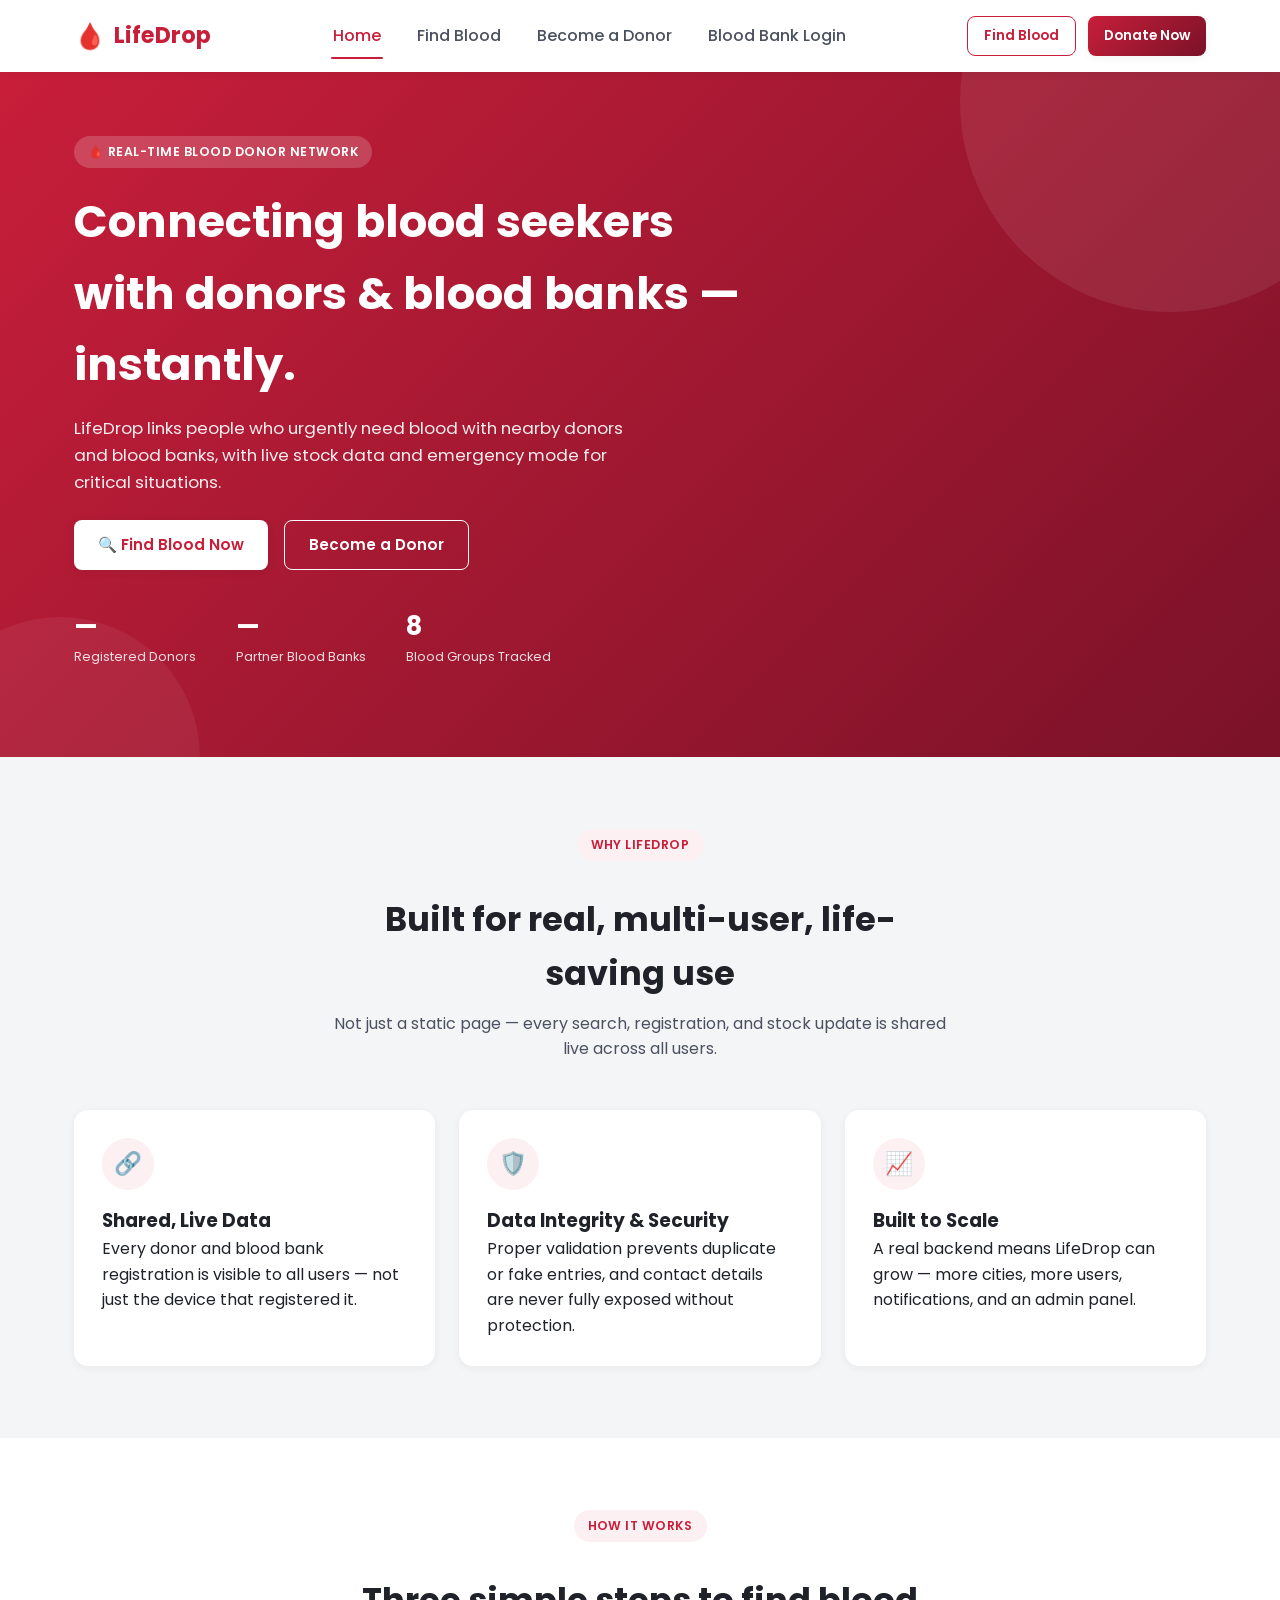
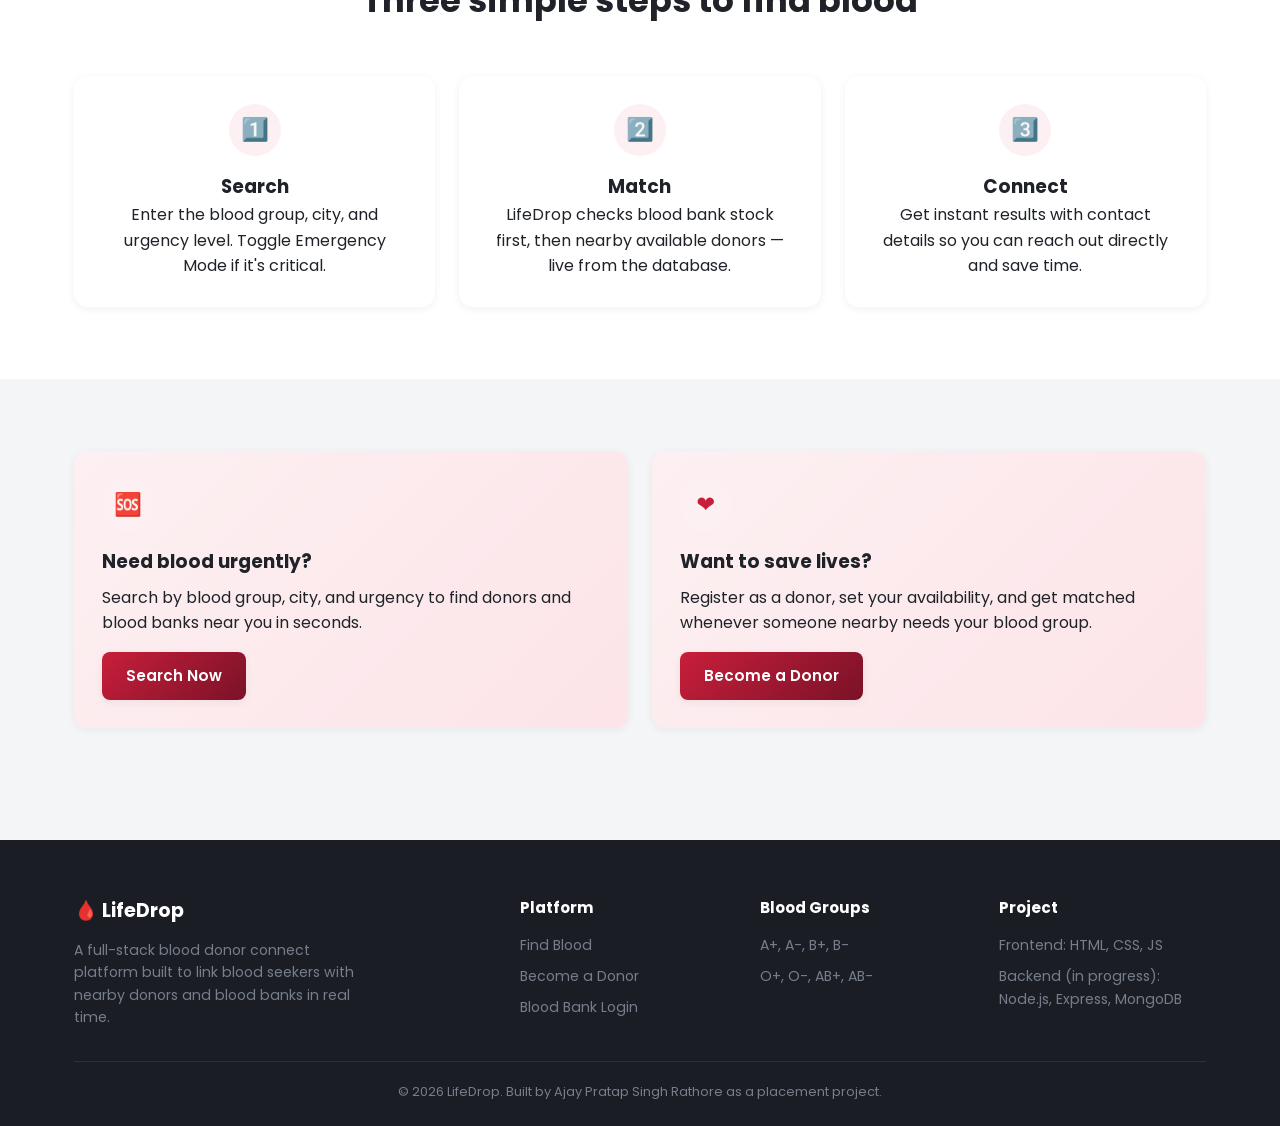
==== index.html @ ba049930 "ye mera phla commit hai" ====
<!DOCTYPE html>
<html lang="en">
<head>
<meta charset="UTF-8" />
<meta name="viewport" content="width=device-width, initial-scale=1.0" />
<title>LifeDrop — Blood Donor Connect Platform</title>
<link rel="preconnect" href="https://fonts.googleapis.com">
<link href="https://fonts.googleapis.com/css2?family=Poppins:wght@400;500;600;700&display=swap" rel="stylesheet">
<link rel="stylesheet" href="style.css" />
</head>
<body>

<nav class="navbar">
  <div class="container">
    <a href="index.html" class="logo"><span class="drop">🩸</span> LifeDrop</a>
    <div class="nav-links">
      <a href="index.html" class="active">Home</a>
      <a href="search-results.html">Find Blood</a>
      <a href="donor.html">Become a Donor</a>
      <a href="bloodbank.html">Blood Bank Login</a>
    </div>
    <div class="nav-cta">
      <a href="search-results.html" class="btn btn-outline btn-sm">Find Blood</a>
      <a href="donor.html" class="btn btn-primary btn-sm">Donate Now</a>
    </div>
    <button class="nav-toggle" aria-label="Menu"><span></span><span></span><span></span></button>
  </div>
  <div class="mobile-menu">
    <a href="index.html">Home</a>
    <a href="search-results.html">Find Blood</a>
    <a href="donor.html">Become a Donor</a>
    <a href="bloodbank.html">Blood Bank Login</a>
    <a href="search-results.html" class="btn btn-primary btn-block">Find Blood Now</a>
  </div>
</nav>

<header class="page-hero">
  <div class="container">
    <span class="eyebrow">🩸 Real-time Blood Donor Network</span>
    <h1>Connecting blood seekers with donors &amp; blood banks — instantly.</h1>
    <p>LifeDrop links people who urgently need blood with nearby donors and blood banks, with live stock data and emergency mode for critical situations.</p>
    <div class="flex gap-2 mt-3" style="flex-wrap:wrap;">
      <a href="search-results.html" class="btn btn-light">🔍 Find Blood Now</a>
      <a href="donor.html" class="btn btn-outline" style="border-color:#fff; color:#fff;">Become a Donor</a>
    </div>
    <div class="hero-stats">
      <div><div class="stat-num" id="stat-donors">—</div><div class="stat-label">Registered Donors</div></div>
      <div><div class="stat-num" id="stat-banks">—</div><div class="stat-label">Partner Blood Banks</div></div>
      <div><div class="stat-num">8</div><div class="stat-label">Blood Groups Tracked</div></div>
    </div>
  </div>
</header>

<section class="section">
  <div class="container">
    <div class="section-head">
      <span class="eyebrow">Why LifeDrop</span>
      <h2>Built for real, multi-user, life-saving use</h2>
      <p>Not just a static page — every search, registration, and stock update is shared live across all users.</p>
    </div>
    <div class="grid-3">
      <div class="card">
        <div class="icon-circle">🔗</div>
        <h3>Shared, Live Data</h3>
        <p>Every donor and blood bank registration is visible to all users — not just the device that registered it.</p>
      </div>
      <div class="card">
        <div class="icon-circle">🛡️</div>
        <h3>Data Integrity &amp; Security</h3>
        <p>Proper validation prevents duplicate or fake entries, and contact details are never fully exposed without protection.</p>
      </div>
      <div class="card">
        <div class="icon-circle">📈</div>
        <h3>Built to Scale</h3>
        <p>A real backend means LifeDrop can grow — more cities, more users, notifications, and an admin panel.</p>
      </div>
    </div>
  </div>
</section>

<section class="section section-alt">
  <div class="container">
    <div class="section-head">
      <span class="eyebrow">How It Works</span>
      <h2>Three simple steps to find blood</h2>
    </div>
    <div class="grid-3">
      <div class="card text-center">
        <div class="icon-circle" style="margin:0 auto 16px;">1️⃣</div>
        <h3>Search</h3>
        <p>Enter the blood group, city, and urgency level. Toggle Emergency Mode if it's critical.</p>
      </div>
      <div class="card text-center">
        <div class="icon-circle" style="margin:0 auto 16px;">2️⃣</div>
        <h3>Match</h3>
        <p>LifeDrop checks blood bank stock first, then nearby available donors — live from the database.</p>
      </div>
      <div class="card text-center">
        <div class="icon-circle" style="margin:0 auto 16px;">3️⃣</div>
        <h3>Connect</h3>
        <p>Get instant results with contact details so you can reach out directly and save time.</p>
      </div>
    </div>
  </div>
</section>

<section class="section">
  <div class="container">
    <div class="grid-2">
      <div class="card" style="background: var(--gradient-soft);">
        <div class="icon-circle">🆘</div>
        <h3>Need blood urgently?</h3>
        <p class="mt-1 mb-2">Search by blood group, city, and urgency to find donors and blood banks near you in seconds.</p>
        <a href="search-results.html" class="btn btn-primary">Search Now</a>
      </div>
      <div class="card" style="background: var(--gradient-soft);">
        <div class="icon-circle">❤️</div>
        <h3>Want to save lives?</h3>
        <p class="mt-1 mb-2">Register as a donor, set your availability, and get matched whenever someone nearby needs your blood group.</p>
        <a href="donor.html" class="btn btn-primary">Become a Donor</a>
      </div>
    </div>
  </div>
</section>

<footer>
  <div class="container">
    <div class="footer-grid">
      <div>
        <div class="footer-logo">🩸 LifeDrop</div>
        <p class="footer-about">A full-stack blood donor connect platform built to link blood seekers with nearby donors and blood banks in real time.</p>
      </div>
      <div>
        <h4>Platform</h4>
        <ul>
          <li><a href="search-results.html">Find Blood</a></li>
          <li><a href="donor.html">Become a Donor</a></li>
          <li><a href="bloodbank.html">Blood Bank Login</a></li>
        </ul>
      </div>
      <div>
        <h4>Blood Groups</h4>
        <ul><li>A+, A-, B+, B-</li><li>O+, O-, AB+, AB-</li></ul>
      </div>
      <div>
        <h4>Project</h4>
        <ul>
          <li>Frontend: HTML, CSS, JS</li>
          <li>Backend (in progress): Node.js, Express, MongoDB</li>
        </ul>
      </div>
    </div>
    <div class="footer-bottom">&copy; 2026 LifeDrop. Built by Ajay Pratap Singh Rathore as a placement project.</div>
  </div>
</footer>

<script src="js/data.js"></script>
<script src="js/main.js"></script>
<script>
  document.getElementById("stat-donors").textContent = getDonors().length + "+";
  document.getElementById("stat-banks").textContent = getBloodBanks().length + "+";
</script>
</body>
</html>
---- style.css ----
/* ===========================================================
   LifeDrop — style.css
   Global design system: colors, layout, components, responsive
   =========================================================== */

:root {
  --red-600: #c81e3a;
  --red-700: #a3162e;
  --red-50: #fdf0f2;
  --dark: #1a1d23;
  --gray-900: #1f2329;
  --gray-700: #4b5160;
  --gray-500: #767e8c;
  --gray-300: #d6dae0;
  --gray-100: #f3f5f7;
  --white: #ffffff;
  --green-600: #1f9d55;
  --amber-600: #c97f0a;

  --radius-sm: 8px;
  --radius-md: 14px;
  --radius-lg: 22px;

  --shadow-sm: 0 2px 8px rgba(26, 29, 35, 0.06);
  --shadow-md: 0 8px 24px rgba(26, 29, 35, 0.10);
  --shadow-lg: 0 20px 48px rgba(26, 29, 35, 0.16);

  --gradient-primary: linear-gradient(135deg, #c81e3a 0%, #7a1228 100%);
  --gradient-soft: linear-gradient(135deg, #fdf0f2 0%, #fce4e8 100%);

  --font-main: 'Poppins', 'Segoe UI', system-ui, -apple-system, sans-serif;
}

* { margin: 0; padding: 0; box-sizing: border-box; }
html { scroll-behavior: smooth; }
body {
  font-family: var(--font-main);
  color: var(--gray-900);
  background: var(--gray-100);
  line-height: 1.6;
  min-height: 100vh;
}
img { max-width: 100%; display: block; }
a { text-decoration: none; color: inherit; }
ul { list-style: none; }
button { font-family: inherit; cursor: pointer; border: none; }

.container { width: 100%; max-width: 1180px; margin: 0 auto; padding: 0 24px; }

/* ===== Navbar ===== */
.navbar { position: sticky; top: 0; z-index: 100; background: var(--white); box-shadow: var(--shadow-sm); }
.navbar .container { display: flex; align-items: center; justify-content: space-between; height: 72px; }
.logo { display: flex; align-items: center; gap: 8px; font-size: 1.4rem; font-weight: 700; color: var(--red-600); }
.logo span.drop { font-size: 1.6rem; }
.nav-links { display: flex; align-items: center; gap: 32px; }
.nav-links a { font-weight: 500; color: var(--gray-700); position: relative; padding: 6px 2px; transition: color 0.25s ease; }
.nav-links a:hover, .nav-links a.active { color: var(--red-600); }
.nav-links a.active::after {
  content: ''; position: absolute; bottom: -4px; left: 0; right: 0; height: 2px;
  background: var(--red-600); border-radius: 2px;
}
.nav-cta { display: flex; gap: 12px; }
.nav-toggle { display: none; flex-direction: column; gap: 5px; background: none; padding: 6px; }
.nav-toggle span { width: 24px; height: 2px; background: var(--gray-900); border-radius: 2px; }
.mobile-menu { display: none; flex-direction: column; background: var(--white); padding: 8px 24px 18px; box-shadow: var(--shadow-sm); }
.mobile-menu.open { display: flex; }
.mobile-menu a { padding: 12px 0; border-bottom: 1px solid var(--gray-100); font-weight: 500; color: var(--gray-700); }
.mobile-menu .btn { margin-top: 12px; }

/* ===== Buttons ===== */
.btn {
  display: inline-flex; align-items: center; justify-content: center; gap: 8px;
  padding: 12px 24px; border-radius: var(--radius-sm); font-weight: 600; font-size: 0.95rem;
  transition: transform 0.2s ease, box-shadow 0.2s ease, background 0.2s ease; white-space: nowrap;
}
.btn-primary { background: var(--gradient-primary); color: var(--white); box-shadow: var(--shadow-sm); }
.btn-primary:hover { transform: translateY(-2px); box-shadow: var(--shadow-md); }
.btn-outline { background: transparent; color: var(--red-600); border: 1.5px solid var(--red-600); }
.btn-outline:hover { background: var(--red-50); }
.btn-light { background: var(--white); color: var(--red-600); box-shadow: var(--shadow-sm); }
.btn-light:hover { transform: translateY(-2px); box-shadow: var(--shadow-md); }
.btn-block { width: 100%; }
.btn-sm { padding: 8px 16px; font-size: 0.85rem; }
.btn:disabled { opacity: 0.55; cursor: not-allowed; transform: none !important; }

/* ===== Hero ===== */
.page-hero { background: var(--gradient-primary); color: var(--white); padding: 64px 0 90px; position: relative; overflow: hidden; }
.page-hero::before {
  content: ''; position: absolute; width: 420px; height: 420px; background: rgba(255,255,255,0.08);
  border-radius: 50%; top: -180px; right: -100px;
}
.page-hero::after {
  content: ''; position: absolute; width: 280px; height: 280px; background: rgba(255,255,255,0.06);
  border-radius: 50%; bottom: -140px; left: -80px;
}
.page-hero .container { position: relative; z-index: 1; }
.eyebrow {
  display: inline-block; background: rgba(255,255,255,0.18); padding: 6px 14px; border-radius: 999px;
  font-size: 0.78rem; font-weight: 600; letter-spacing: 0.04em; text-transform: uppercase; margin-bottom: 18px;
}
.page-hero h1 { font-size: clamp(1.9rem, 4vw, 2.8rem); font-weight: 700; max-width: 680px; margin-bottom: 14px; }
.page-hero p { max-width: 560px; opacity: 0.92; font-size: 1.05rem; }
.hero-stats { display: flex; gap: 40px; margin-top: 36px; }
.hero-stats .stat-num { font-size: 1.6rem; font-weight: 700; }
.hero-stats .stat-label { font-size: 0.8rem; opacity: 0.85; }

/* ===== Sections ===== */
.section { padding: 72px 0; }
.section-tight { padding: 48px 0; }
.section-alt { background: var(--white); }
.section-head { text-align: center; max-width: 620px; margin: 0 auto 48px; }
.section-head .eyebrow { background: var(--red-50); color: var(--red-600); }
.section-head h2 { font-size: clamp(1.5rem, 3vw, 2.1rem); font-weight: 700; margin: 14px 0 10px; }
.section-head p { color: var(--gray-700); }

/* ===== Cards ===== */
.card { background: var(--white); border-radius: var(--radius-md); box-shadow: var(--shadow-sm); padding: 28px; transition: transform 0.25s ease, box-shadow 0.25s ease; }
.card:hover { transform: translateY(-4px); box-shadow: var(--shadow-md); }
.icon-circle {
  width: 52px; height: 52px; border-radius: 50%; background: var(--red-50); color: var(--red-600);
  display: flex; align-items: center; justify-content: center; font-size: 1.4rem; margin-bottom: 16px;
}
.grid-3 { display: grid; grid-template-columns: repeat(3, 1fr); gap: 24px; }
.grid-2 { display: grid; grid-template-columns: repeat(2, 1fr); gap: 24px; }
.grid-4 { display: grid; grid-template-columns: repeat(4, 1fr); gap: 20px; }

/* ===== Forms ===== */
.form-card { background: var(--white); border-radius: var(--radius-lg); box-shadow: var(--shadow-lg); padding: 40px; max-width: 560px; margin: -60px auto 0; position: relative; z-index: 2; }
.form-card.wide { max-width: 780px; }
.form-card h2 { font-size: 1.5rem; margin-bottom: 6px; }
.form-card .form-sub { color: var(--gray-500); margin-bottom: 28px; font-size: 0.92rem; }
.form-group { margin-bottom: 18px; }
.form-row { display: grid; grid-template-columns: 1fr 1fr; gap: 16px; }
label { display: block; font-size: 0.85rem; font-weight: 600; color: var(--gray-700); margin-bottom: 6px; }
input, select, textarea {
  width: 100%; padding: 12px 14px; border: 1.5px solid var(--gray-300); border-radius: var(--radius-sm);
  font-size: 0.95rem; font-family: inherit; color: var(--gray-900); background: var(--white);
  transition: border-color 0.2s ease, box-shadow 0.2s ease;
}
input:focus, select:focus, textarea:focus { outline: none; border-color: var(--red-600); box-shadow: 0 0 0 3px rgba(200,30,58,0.12); }
.hint { font-size: 0.78rem; color: var(--gray-500); margin-top: 4px; }
.error-text { font-size: 0.78rem; color: var(--red-600); margin-top: 4px; display: none; }
.form-group.invalid input, .form-group.invalid select { border-color: var(--red-600); }
.form-group.invalid .error-text { display: block; }
.form-footer-link { text-align: center; margin-top: 18px; font-size: 0.9rem; color: var(--gray-700); }
.form-footer-link a { color: var(--red-600); font-weight: 600; }

/* Toggle switch */
.toggle-row { display: flex; align-items: center; justify-content: space-between; background: var(--gray-100); border-radius: var(--radius-sm); padding: 16px 18px; margin-bottom: 18px; }
.toggle-row .toggle-label { font-weight: 600; font-size: 0.92rem; }
.toggle-row .toggle-sub { font-size: 0.78rem; color: var(--gray-500); margin-top: 2px; }
.switch { position: relative; width: 48px; height: 26px; flex-shrink: 0; }
.switch input { opacity: 0; width: 0; height: 0; }
.slider-toggle { position: absolute; cursor: pointer; inset: 0; background: var(--gray-300); border-radius: 999px; transition: 0.25s; }
.slider-toggle::before {
  content: ''; position: absolute; width: 20px; height: 20px; left: 3px; bottom: 3px;
  background: var(--white); border-radius: 50%; transition: 0.25s; box-shadow: var(--shadow-sm);
}
.switch input:checked + .slider-toggle { background: var(--green-600); }
.switch input:checked + .slider-toggle::before { transform: translateX(22px); }

/* ===== Badges ===== */
.badge { display: inline-flex; align-items: center; gap: 6px; padding: 5px 12px; border-radius: 999px; font-size: 0.78rem; font-weight: 600; }
.badge-dot { width: 7px; height: 7px; border-radius: 50%; }
.badge-available { background: #e9f7ef; color: var(--green-600); }
.badge-available .badge-dot { background: var(--green-600); }
.badge-unavailable { background: var(--gray-100); color: var(--gray-500); }
.badge-unavailable .badge-dot { background: var(--gray-500); }
.badge-low { background: #fdf3e3; color: var(--amber-600); }
.badge-low .badge-dot { background: var(--amber-600); }
.badge-out { background: var(--red-50); color: var(--red-600); }
.badge-out .badge-dot { background: var(--red-600); }
.badge-emergency { background: var(--red-50); color: var(--red-600); }
.badge-emergency .badge-dot { background: var(--red-600); animation: pulse 1.4s infinite; }
@keyframes pulse {
  0% { box-shadow: 0 0 0 0 rgba(200,30,58,0.5); }
  70% { box-shadow: 0 0 0 6px rgba(200,30,58,0); }
  100% { box-shadow: 0 0 0 0 rgba(200,30,58,0); }
}

/* ===== Tabs ===== */
.tab-switch { display: flex; background: var(--gray-100); border-radius: var(--radius-sm); padding: 4px; margin-bottom: 24px; }
.tab-switch button { flex: 1; background: transparent; padding: 10px; border-radius: 6px; font-weight: 600; font-size: 0.88rem; color: var(--gray-700); transition: all 0.2s ease; }
.tab-switch button.active { background: var(--white); color: var(--red-600); box-shadow: var(--shadow-sm); }
.tab-panel { display: none; }
.tab-panel.active { display: block; }

/* ===== Search / Results ===== */
.search-bar-card { background: var(--white); border-radius: var(--radius-lg); box-shadow: var(--shadow-lg); padding: 28px; margin: -56px auto 0; position: relative; z-index: 2; }
.search-grid { display: grid; grid-template-columns: 1fr 1fr 1fr auto; gap: 14px; align-items: end; }
.emergency-toggle { display: flex; align-items: center; gap: 10px; margin-top: 18px; padding-top: 18px; border-top: 1px solid var(--gray-100); }
.emergency-toggle .switch input:checked + .slider-toggle { background: var(--red-600); }
.emergency-toggle-label { font-weight: 600; font-size: 0.9rem; color: var(--red-600); }
.results-meta { display: flex; align-items: center; justify-content: space-between; margin-bottom: 20px; flex-wrap: wrap; gap: 12px; }
.results-count { font-weight: 600; color: var(--gray-700); }
.filter-chip-row { display: flex; gap: 8px; flex-wrap: wrap; }
.filter-chip { background: var(--white); border: 1px solid var(--gray-300); padding: 6px 14px; border-radius: 999px; font-size: 0.82rem; font-weight: 500; color: var(--gray-700); }
.result-card { background: var(--white); border-radius: var(--radius-md); box-shadow: var(--shadow-sm); padding: 22px; display: flex; align-items: center; justify-content: space-between; gap: 20px; margin-bottom: 16px; flex-wrap: wrap; }
.result-left { display: flex; align-items: center; gap: 16px; }
.result-avatar { width: 48px; height: 48px; border-radius: 50%; background: var(--gradient-primary); color: var(--white); display: flex; align-items: center; justify-content: center; font-weight: 700; font-size: 1.1rem; flex-shrink: 0; }
.result-name { font-weight: 600; font-size: 1.02rem; }
.result-sub { font-size: 0.82rem; color: var(--gray-500); margin-top: 2px; }
.result-group-tag { background: var(--red-50); color: var(--red-600); font-weight: 700; font-size: 0.85rem; padding: 4px 10px; border-radius: var(--radius-sm); }
.result-right { display: flex; align-items: center; gap: 14px; }
.stock-mini { display: flex; gap: 6px; flex-wrap: wrap; }
.stock-pill { font-size: 0.72rem; font-weight: 600; padding: 3px 9px; border-radius: 999px; background: var(--gray-100); color: var(--gray-700); }

/* ===== Dashboard ===== */
.dash-shell { display: grid; grid-template-columns: 260px 1fr; gap: 28px; align-items: start; padding: 32px 0 64px; }
.dash-sidebar { background: var(--white); border-radius: var(--radius-md); box-shadow: var(--shadow-sm); padding: 24px; position: sticky; top: 92px; }
.dash-profile { text-align: center; padding-bottom: 20px; border-bottom: 1px solid var(--gray-100); margin-bottom: 16px; }
.dash-avatar { width: 64px; height: 64px; border-radius: 50%; background: var(--gradient-primary); color: var(--white); display: flex; align-items: center; justify-content: center; font-weight: 700; font-size: 1.4rem; margin: 0 auto 12px; }
.dash-profile .name { font-weight: 600; }
.dash-profile .role { font-size: 0.78rem; color: var(--gray-500); }
.dash-menu a { display: flex; align-items: center; gap: 10px; padding: 10px 12px; border-radius: var(--radius-sm); font-size: 0.9rem; font-weight: 500; color: var(--gray-700); margin-bottom: 4px; }
.dash-menu a:hover, .dash-menu a.active { background: var(--red-50); color: var(--red-600); }
.dash-stats-row { display: grid; grid-template-columns: repeat(3, 1fr); gap: 18px; margin-bottom: 24px; }
.stat-card { background: var(--white); border-radius: var(--radius-md); box-shadow: var(--shadow-sm); padding: 20px; }
.stat-card .stat-top { display: flex; align-items: center; justify-content: space-between; }
.stat-card .stat-value { font-size: 1.7rem; font-weight: 700; margin-top: 6px; }
.stat-card .stat-name { font-size: 0.82rem; color: var(--gray-500); }
.stock-grid { display: grid; grid-template-columns: repeat(4, 1fr); gap: 14px; }
.stock-cell { background: var(--gray-100); border-radius: var(--radius-sm); padding: 16px; text-align: center; }
.stock-cell .group-name { font-weight: 700; font-size: 1.05rem; color: var(--red-600); }
.stock-cell .unit-controls { display: flex; align-items: center; justify-content: center; gap: 10px; margin-top: 10px; }
.unit-btn { width: 28px; height: 28px; border-radius: 50%; background: var(--white); border: 1px solid var(--gray-300); font-weight: 700; display: flex; align-items: center; justify-content: center; transition: background 0.2s ease; }
.unit-btn:hover { background: var(--red-50); border-color: var(--red-600); color: var(--red-600); }
.unit-count { font-weight: 700; min-width: 24px; text-align: center; }

/* ===== Footer ===== */
footer { background: var(--dark); color: var(--gray-300); padding: 56px 0 24px; margin-top: 40px; }
.footer-grid { display: grid; grid-template-columns: 2fr 1fr 1fr 1fr; gap: 32px; margin-bottom: 32px; }
.footer-grid h4 { color: var(--white); font-size: 0.95rem; margin-bottom: 14px; }
.footer-grid li { margin-bottom: 8px; font-size: 0.88rem; color: var(--gray-500); }
.footer-grid p.footer-about { font-size: 0.88rem; color: var(--gray-500); max-width: 280px; }
.footer-logo { color: var(--white); font-weight: 700; font-size: 1.2rem; margin-bottom: 12px; }
.footer-bottom { border-top: 1px solid rgba(255,255,255,0.08); padding-top: 20px; text-align: center; font-size: 0.8rem; color: var(--gray-500); }

/* ===== Utilities ===== */
.text-center { text-align: center; }
.mt-1 { margin-top: 8px; } .mt-2 { margin-top: 16px; } .mt-3 { margin-top: 24px; }
.mb-2 { margin-bottom: 16px; }
.flex { display: flex; } .flex-center { display: flex; align-items: center; justify-content: center; }
.gap-1 { gap: 8px; } .gap-2 { gap: 16px; }
.empty-state { text-align: center; padding: 60px 20px; color: var(--gray-500); }
.empty-state .icon-circle { margin: 0 auto 16px; width: 64px; height: 64px; font-size: 1.8rem; }

.toast {
  position: fixed; bottom: 28px; right: 28px; background: var(--gray-900); color: var(--white);
  padding: 14px 20px; border-radius: var(--radius-sm); box-shadow: var(--shadow-lg); font-size: 0.9rem;
  font-weight: 500; display: flex; align-items: center; gap: 10px; transform: translateY(20px);
  opacity: 0; pointer-events: none; transition: all 0.3s ease; z-index: 999;
}
.toast.show { transform: translateY(0); opacity: 1; }
.toast.toast-success { background: var(--green-600); }
.toast.toast-error { background: var(--red-700); }

/* ===== Responsive ===== */
@media (max-width: 960px) {
  .grid-3, .grid-4 { grid-template-columns: repeat(2, 1fr); }
  .footer-grid { grid-template-columns: 1fr 1fr; }
  .dash-shell { grid-template-columns: 1fr; }
  .dash-sidebar { position: static; }
  .search-grid { grid-template-columns: 1fr 1fr; }
}
@media (max-width: 768px) {
  .nav-links { display: none; }
  .nav-cta .btn-outline { display: none; }
  .nav-toggle { display: flex; }
  .grid-2, .grid-3, .grid-4 { grid-template-columns: 1fr; }
  .form-row { grid-template-columns: 1fr; }
  .form-card { margin: -40px 16px 0; padding: 28px 22px; }
  .footer-grid { grid-template-columns: 1fr; }
  .search-grid { grid-template-columns: 1fr; }
  .stock-grid { grid-template-columns: repeat(2, 1fr); }
  .dash-stats-row { grid-template-columns: 1fr; }
  .result-card { flex-direction: column; align-items: flex-start; }
  .result-right { width: 100%; justify-content: space-between; }
}
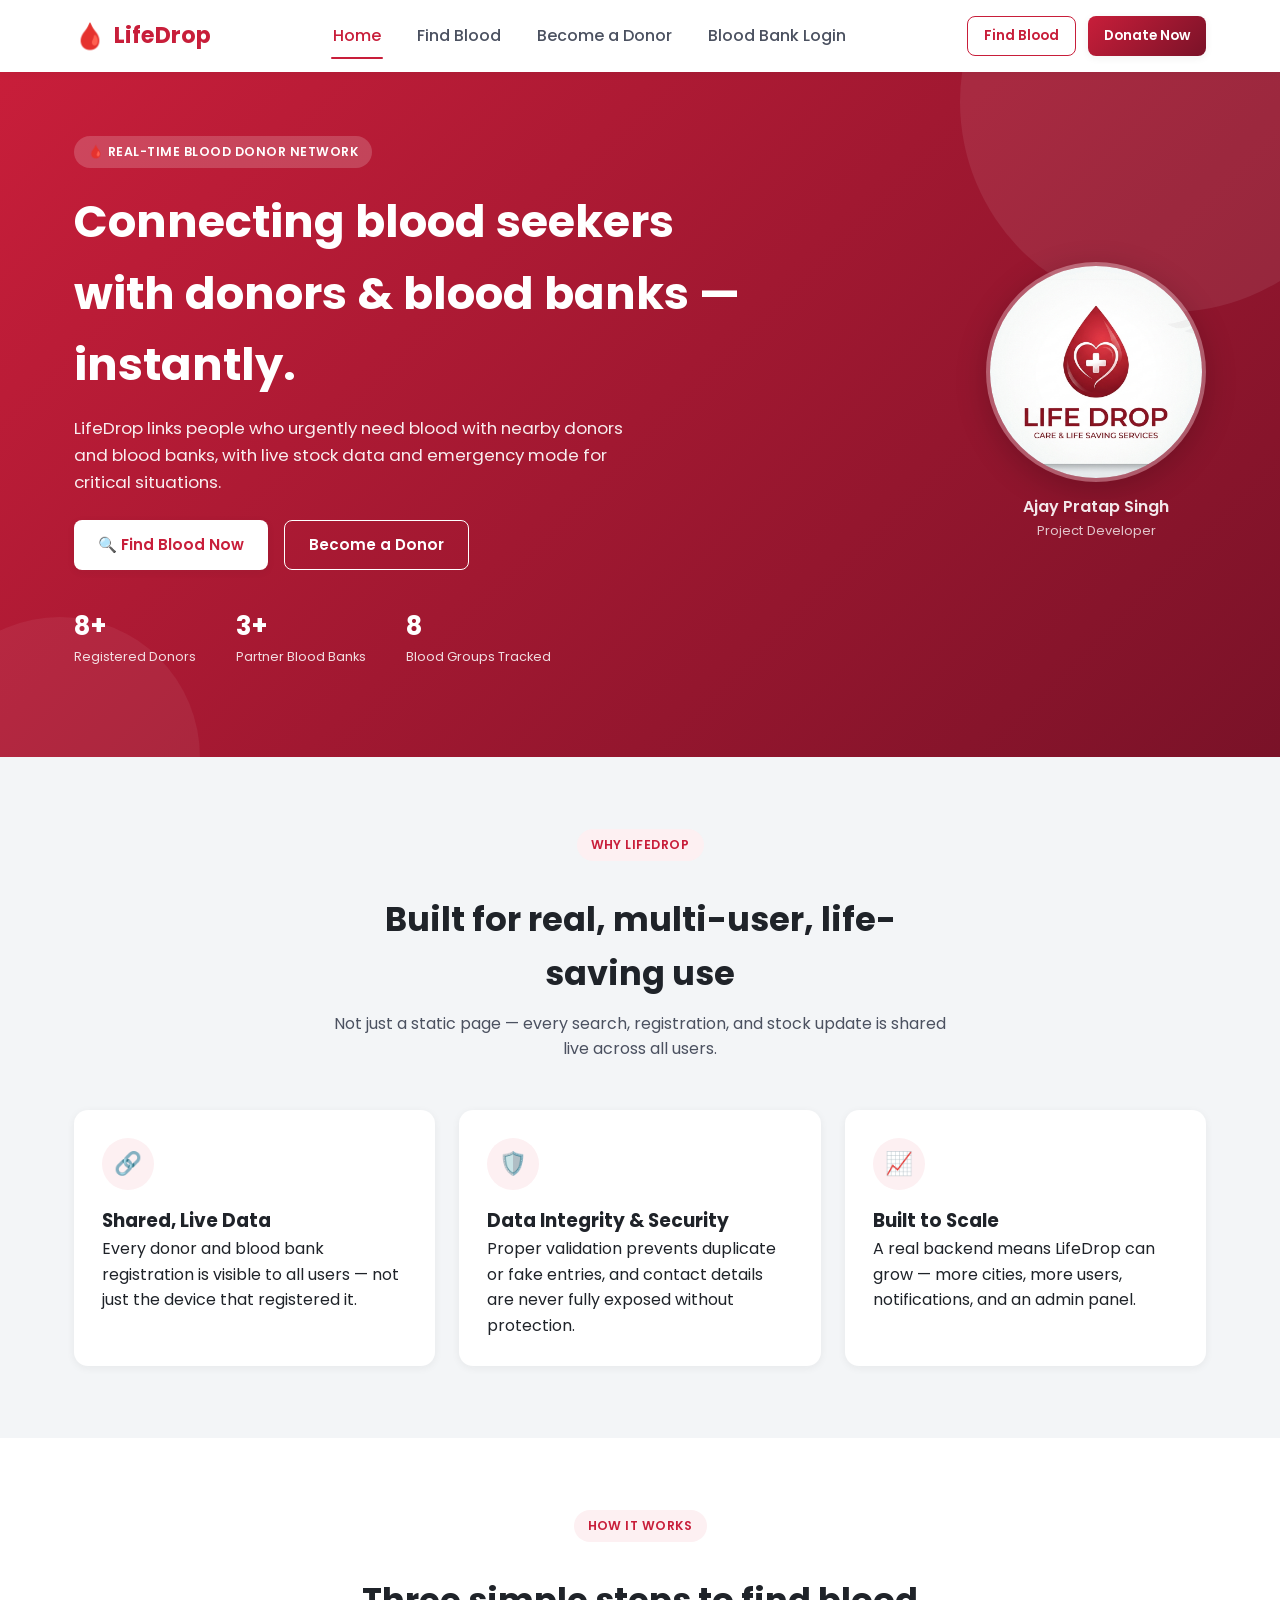
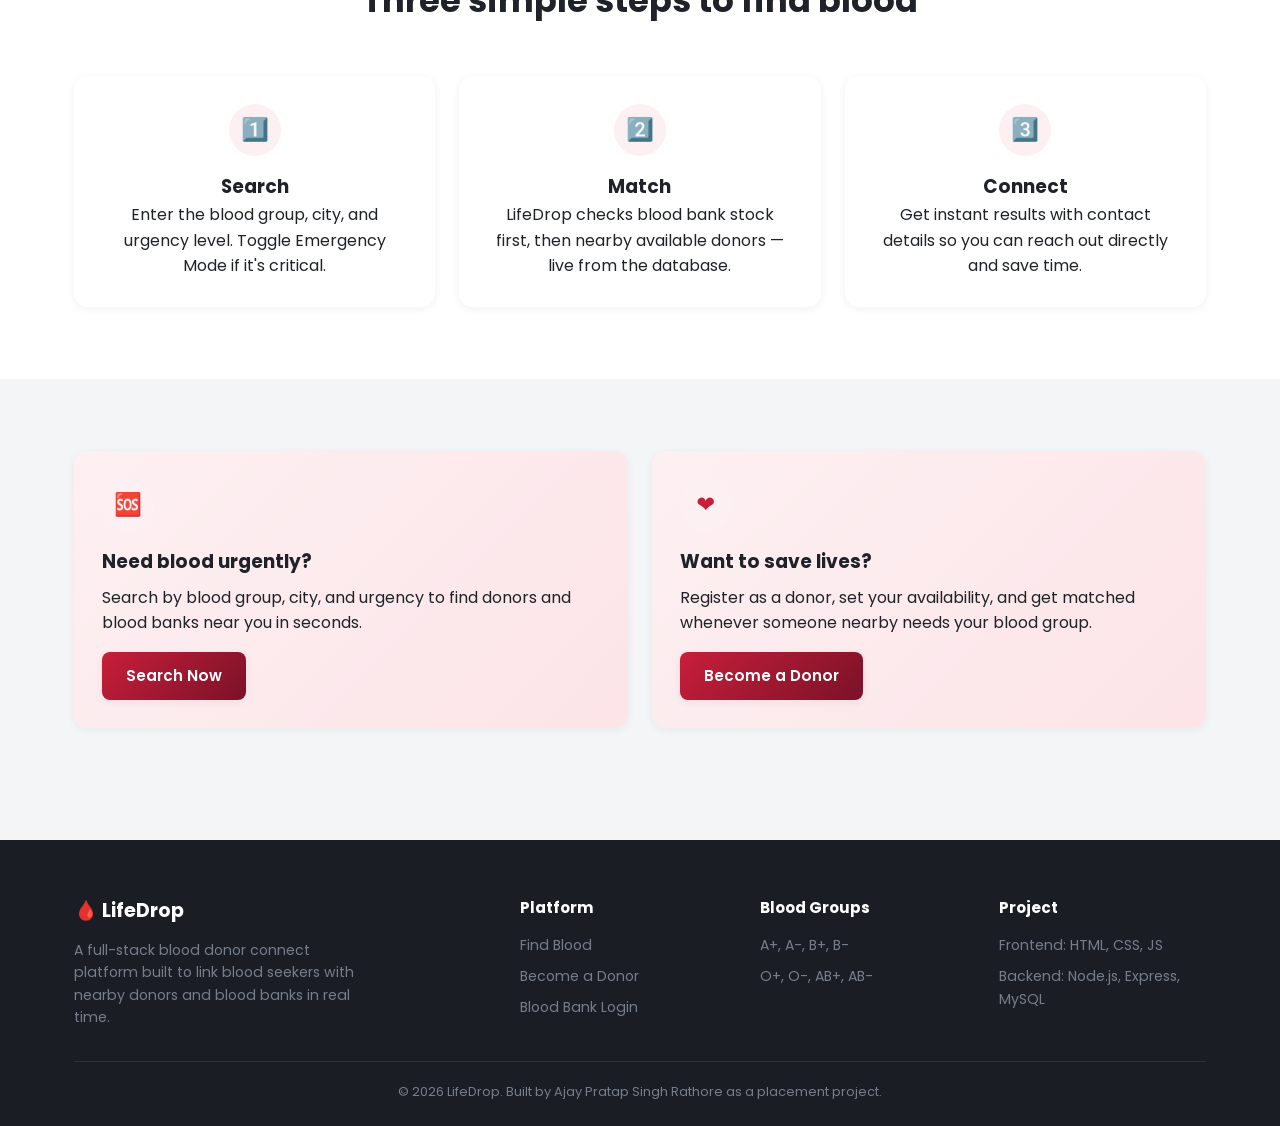
==== commit e5633166: "Added profile edit, eligibility countdown, search stats, hero image" ====
--- a/index.html
+++ b/index.html
@@ -6,7 +6,7 @@
 <title>LifeDrop — Blood Donor Connect Platform</title>
 <link rel="preconnect" href="https://fonts.googleapis.com">
 <link href="https://fonts.googleapis.com/css2?family=Poppins:wght@400;500;600;700&display=swap" rel="stylesheet">
-<link rel="stylesheet" href="style.css" />
+<link rel="stylesheet" href="css/style.css" />
 </head>
 <body>
 
@@ -36,21 +36,38 @@
 
 <header class="page-hero">
   <div class="container">
-    <span class="eyebrow">🩸 Real-time Blood Donor Network</span>
-    <h1>Connecting blood seekers with donors &amp; blood banks — instantly.</h1>
-    <p>LifeDrop links people who urgently need blood with nearby donors and blood banks, with live stock data and emergency mode for critical situations.</p>
-    <div class="flex gap-2 mt-3" style="flex-wrap:wrap;">
-      <a href="search-results.html" class="btn btn-light">🔍 Find Blood Now</a>
-      <a href="donor.html" class="btn btn-outline" style="border-color:#fff; color:#fff;">Become a Donor</a>
-    </div>
-    <div class="hero-stats">
-      <div><div class="stat-num" id="stat-donors">—</div><div class="stat-label">Registered Donors</div></div>
-      <div><div class="stat-num" id="stat-banks">—</div><div class="stat-label">Partner Blood Banks</div></div>
-      <div><div class="stat-num">8</div><div class="stat-label">Blood Groups Tracked</div></div>
+    <div style="display:flex; align-items:center; justify-content:space-between; gap:40px; flex-wrap:wrap;">
+      
+      <!-- LEFT SIDE — Text -->
+      <div style="flex:1; min-width:280px;">
+        <span class="eyebrow">🩸 Real-time Blood Donor Network</span>
+        <h1>Connecting blood seekers with donors &amp; blood banks — instantly.</h1>
+        <p>LifeDrop links people who urgently need blood with nearby donors and blood banks, with live stock data and emergency mode for critical situations.</p>
+        <div class="flex gap-2 mt-3" style="flex-wrap:wrap;">
+          <a href="search-results.html" class="btn btn-light">🔍 Find Blood Now</a>
+          <a href="donor.html" class="btn btn-outline" style="border-color:#fff; color:#fff;">Become a Donor</a>
+        </div>
+        <div class="hero-stats">
+          <div><div class="stat-num" id="stat-donors">—</div><div class="stat-label">Registered Donors</div></div>
+          <div><div class="stat-num" id="stat-banks">—</div><div class="stat-label">Partner Blood Banks</div></div>
+          <div><div class="stat-num">8</div><div class="stat-label">Blood Groups Tracked</div></div>
+        </div>
+      </div>
+
+      <!-- RIGHT SIDE — Image -->
+      <div style="flex:0 0 auto; text-align:center;">
+        <img src="Ajay.png" alt="LifeDrop"
+          style="width:220px; height:220px; border-radius:50%; object-fit:cover; border:4px solid rgba(255,255,255,0.3); box-shadow: 0 8px 32px rgba(0,0,0,0.2);" />
+          <div style="flex:0 0 auto; text-align:center; width:100%;"></div>
+        <div style="margin-top:12px; font-weight:600; font-size:1rem; opacity:0.9;">Ajay Pratap Singh</div>
+        <div style="font-size:0.82rem; opacity:0.75;">Project Developer</div>
+        <!-- RIGHT SIDE — Image -->
+        
+      </div>
+
     </div>
   </div>
 </header>
-
 <section class="section">
   <div class="container">
     <div class="section-head">
@@ -146,7 +163,7 @@
         <h4>Project</h4>
         <ul>
           <li>Frontend: HTML, CSS, JS</li>
-          <li>Backend (in progress): Node.js, Express, MongoDB</li>
+          <li>Backend: Node.js, Express, MySQL</li>
         </ul>
       </div>
     </div>
--- a/css/style.css
+++ b/css/style.css
@@ -0,0 +1,327 @@
+/* ===========================================================
+   LifeDrop — style.css
+   Global design system: colors, layout, components, responsive
+   =========================================================== */
+
+:root {
+  --red-600: #c81e3a;
+  --red-700: #a3162e;
+  --red-50: #fdf0f2;
+  --dark: #1a1d23;
+  --gray-900: #1f2329;
+  --gray-700: #4b5160;
+  --gray-500: #767e8c;
+  --gray-300: #d6dae0;
+  --gray-100: #f3f5f7;
+  --white: #ffffff;
+  --green-600: #1f9d55;
+  --amber-600: #c97f0a;
+
+  --radius-sm: 8px;
+  --radius-md: 14px;
+  --radius-lg: 22px;
+
+  --shadow-sm: 0 2px 8px rgba(26, 29, 35, 0.06);
+  --shadow-md: 0 8px 24px rgba(26, 29, 35, 0.10);
+  --shadow-lg: 0 20px 48px rgba(26, 29, 35, 0.16);
+
+  --gradient-primary: linear-gradient(135deg, #c81e3a 0%, #7a1228 100%);
+  --gradient-soft: linear-gradient(135deg, #fdf0f2 0%, #fce4e8 100%);
+
+  --font-main: 'Poppins', 'Segoe UI', system-ui, -apple-system, sans-serif;
+}
+
+* { margin: 0; padding: 0; box-sizing: border-box; }
+html { scroll-behavior: smooth; }
+body {
+  font-family: var(--font-main);
+  color: var(--gray-900);
+  background: var(--gray-100);
+  line-height: 1.6;
+  min-height: 100vh;
+}
+img { max-width: 100%; display: block; }
+a { text-decoration: none; color: inherit; }
+ul { list-style: none; }
+button { font-family: inherit; cursor: pointer; border: none; }
+
+.container { width: 100%; max-width: 1180px; margin: 0 auto; padding: 0 24px; }
+
+/* ===== Navbar ===== */
+.navbar { position: sticky; top: 0; z-index: 100; background: var(--white); box-shadow: var(--shadow-sm); }
+.navbar .container { display: flex; align-items: center; justify-content: space-between; height: 72px; }
+.logo { display: flex; align-items: center; gap: 8px; font-size: 1.4rem; font-weight: 700; color: var(--red-600); }
+.logo span.drop { font-size: 1.6rem; }
+.nav-links { display: flex; align-items: center; gap: 32px; }
+.nav-links a { font-weight: 500; color: var(--gray-700); position: relative; padding: 6px 2px; transition: color 0.25s ease; }
+.nav-links a:hover, .nav-links a.active { color: var(--red-600); }
+.nav-links a.active::after {
+  content: ''; position: absolute; bottom: -4px; left: 0; right: 0; height: 2px;
+  background: var(--red-600); border-radius: 2px;
+}
+.nav-cta { display: flex; gap: 12px; }
+.nav-toggle { display: none; flex-direction: column; gap: 5px; background: none; padding: 6px; }
+.nav-toggle span { width: 24px; height: 2px; background: var(--gray-900); border-radius: 2px; }
+.mobile-menu { display: none; flex-direction: column; background: var(--white); padding: 8px 24px 18px; box-shadow: var(--shadow-sm); }
+.mobile-menu.open { display: flex; }
+.mobile-menu a { padding: 12px 0; border-bottom: 1px solid var(--gray-100); font-weight: 500; color: var(--gray-700); }
+.mobile-menu .btn { margin-top: 12px; }
+
+/* ===== Buttons ===== */
+.btn {
+  display: inline-flex; align-items: center; justify-content: center; gap: 8px;
+  padding: 12px 24px; border-radius: var(--radius-sm); font-weight: 600; font-size: 0.95rem;
+  transition: transform 0.2s ease, box-shadow 0.2s ease, background 0.2s ease; white-space: nowrap;
+}
+.btn-primary { background: var(--gradient-primary); color: var(--white); box-shadow: var(--shadow-sm); }
+.btn-primary:hover { transform: translateY(-2px); box-shadow: var(--shadow-md); }
+.btn-outline { background: transparent; color: var(--red-600); border: 1.5px solid var(--red-600); }
+.btn-outline:hover { background: var(--red-50); }
+.btn-light { background: var(--white); color: var(--red-600); box-shadow: var(--shadow-sm); }
+.btn-light:hover { transform: translateY(-2px); box-shadow: var(--shadow-md); }
+.btn-block { width: 100%; }
+.btn-sm { padding: 8px 16px; font-size: 0.85rem; }
+.btn:disabled { opacity: 0.55; cursor: not-allowed; transform: none !important; }
+
+/* ===== Hero ===== */
+.page-hero { background: var(--gradient-primary); color: var(--white); padding: 64px 0 90px; position: relative; overflow: hidden; }
+.page-hero::before {
+  content: ''; position: absolute; width: 420px; height: 420px; background: rgba(255,255,255,0.08);
+  border-radius: 50%; top: -180px; right: -100px;
+}
+.page-hero::after {
+  content: ''; position: absolute; width: 280px; height: 280px; background: rgba(255,255,255,0.06);
+  border-radius: 50%; bottom: -140px; left: -80px;
+}
+.page-hero .container { position: relative; z-index: 1; }
+.eyebrow {
+  display: inline-block; background: rgba(255,255,255,0.18); padding: 6px 14px; border-radius: 999px;
+  font-size: 0.78rem; font-weight: 600; letter-spacing: 0.04em; text-transform: uppercase; margin-bottom: 18px;
+}
+.page-hero h1 { font-size: clamp(1.9rem, 4vw, 2.8rem); font-weight: 700; max-width: 680px; margin-bottom: 14px; }
+.page-hero p { max-width: 560px; opacity: 0.92; font-size: 1.05rem; }
+.hero-stats { display: flex; gap: 40px; margin-top: 36px; }
+.hero-stats .stat-num { font-size: 1.6rem; font-weight: 700; }
+.hero-stats .stat-label { font-size: 0.8rem; opacity: 0.85; }
+
+/* ===== Sections ===== */
+.section { padding: 72px 0; }
+.section-tight { padding: 48px 0; }
+.section-alt { background: var(--white); }
+.section-head { text-align: center; max-width: 620px; margin: 0 auto 48px; }
+.section-head .eyebrow { background: var(--red-50); color: var(--red-600); }
+.section-head h2 { font-size: clamp(1.5rem, 3vw, 2.1rem); font-weight: 700; margin: 14px 0 10px; }
+.section-head p { color: var(--gray-700); }
+
+/* ===== Cards ===== */
+.card { background: var(--white); border-radius: var(--radius-md); box-shadow: var(--shadow-sm); padding: 28px; transition: transform 0.25s ease, box-shadow 0.25s ease; }
+.card:hover { transform: translateY(-4px); box-shadow: var(--shadow-md); }
+.icon-circle {
+  width: 52px; height: 52px; border-radius: 50%; background: var(--red-50); color: var(--red-600);
+  display: flex; align-items: center; justify-content: center; font-size: 1.4rem; margin-bottom: 16px;
+}
+.grid-3 { display: grid; grid-template-columns: repeat(3, 1fr); gap: 24px; }
+.grid-2 { display: grid; grid-template-columns: repeat(2, 1fr); gap: 24px; }
+.grid-4 { display: grid; grid-template-columns: repeat(4, 1fr); gap: 20px; }
+
+/* ===== Forms ===== */
+.form-card { background: var(--white); border-radius: var(--radius-lg); box-shadow: var(--shadow-lg); padding: 40px; max-width: 560px; margin: -60px auto 0; position: relative; z-index: 2; }
+.form-card.wide { max-width: 780px; }
+.form-card h2 { font-size: 1.5rem; margin-bottom: 6px; }
+.form-card .form-sub { color: var(--gray-500); margin-bottom: 28px; font-size: 0.92rem; }
+.form-group { margin-bottom: 18px; }
+.form-row { display: grid; grid-template-columns: 1fr 1fr; gap: 16px; }
+label { display: block; font-size: 0.85rem; font-weight: 600; color: var(--gray-700); margin-bottom: 6px; }
+input, select, textarea {
+  width: 100%; padding: 12px 14px; border: 1.5px solid var(--gray-300); border-radius: var(--radius-sm);
+  font-size: 0.95rem; font-family: inherit; color: var(--gray-900); background: var(--white);
+  transition: border-color 0.2s ease, box-shadow 0.2s ease;
+}
+input:focus, select:focus, textarea:focus { outline: none; border-color: var(--red-600); box-shadow: 0 0 0 3px rgba(200,30,58,0.12); }
+.hint { font-size: 0.78rem; color: var(--gray-500); margin-top: 4px; }
+.error-text { font-size: 0.78rem; color: var(--red-600); margin-top: 4px; display: none; }
+.form-group.invalid input, .form-group.invalid select { border-color: var(--red-600); }
+.form-group.invalid .error-text { display: block; }
+.form-footer-link { text-align: center; margin-top: 18px; font-size: 0.9rem; color: var(--gray-700); }
+.form-footer-link a { color: var(--red-600); font-weight: 600; }
+
+/* Toggle switch */
+.toggle-row { display: flex; align-items: center; justify-content: space-between; background: var(--gray-100); border-radius: var(--radius-sm); padding: 16px 18px; margin-bottom: 18px; }
+.toggle-row .toggle-label { font-weight: 600; font-size: 0.92rem; }
+.toggle-row .toggle-sub { font-size: 0.78rem; color: var(--gray-500); margin-top: 2px; }
+.switch { position: relative; width: 48px; height: 26px; flex-shrink: 0; }
+.switch input { opacity: 0; width: 0; height: 0; }
+.slider-toggle { position: absolute; cursor: pointer; inset: 0; background: var(--gray-300); border-radius: 999px; transition: 0.25s; }
+.slider-toggle::before {
+  content: ''; position: absolute; width: 20px; height: 20px; left: 3px; bottom: 3px;
+  background: var(--white); border-radius: 50%; transition: 0.25s; box-shadow: var(--shadow-sm);
+}
+.switch input:checked + .slider-toggle { background: var(--green-600); }
+.switch input:checked + .slider-toggle::before { transform: translateX(22px); }
+
+/* ===== Badges ===== */
+.badge { display: inline-flex; align-items: center; gap: 6px; padding: 5px 12px; border-radius: 999px; font-size: 0.78rem; font-weight: 600; }
+.badge-dot { width: 7px; height: 7px; border-radius: 50%; }
+.badge-available { background: #e9f7ef; color: var(--green-600); }
+.badge-available .badge-dot { background: var(--green-600); }
+.badge-unavailable { background: var(--gray-100); color: var(--gray-500); }
+.badge-unavailable .badge-dot { background: var(--gray-500); }
+.badge-low { background: #fdf3e3; color: var(--amber-600); }
+.badge-low .badge-dot { background: var(--amber-600); }
+.badge-out { background: var(--red-50); color: var(--red-600); }
+.badge-out .badge-dot { background: var(--red-600); }
+.badge-emergency { background: var(--red-50); color: var(--red-600); }
+.badge-emergency .badge-dot { background: var(--red-600); animation: pulse 1.4s infinite; }
+@keyframes pulse {
+  0% { box-shadow: 0 0 0 0 rgba(200,30,58,0.5); }
+  70% { box-shadow: 0 0 0 6px rgba(200,30,58,0); }
+  100% { box-shadow: 0 0 0 0 rgba(200,30,58,0); }
+}
+
+/* ===== Tabs ===== */
+.tab-switch { display: flex; background: var(--gray-100); border-radius: var(--radius-sm); padding: 4px; margin-bottom: 24px; }
+.tab-switch button { flex: 1; background: transparent; padding: 10px; border-radius: 6px; font-weight: 600; font-size: 0.88rem; color: var(--gray-700); transition: all 0.2s ease; }
+.tab-switch button.active { background: var(--white); color: var(--red-600); box-shadow: var(--shadow-sm); }
+.tab-panel { display: none; }
+.tab-panel.active { display: block; }
+
+/* ===== Search / Results ===== */
+.search-bar-card { background: var(--white); border-radius: var(--radius-lg); box-shadow: var(--shadow-lg); padding: 28px; margin: -56px auto 0; position: relative; z-index: 2; }
+.search-grid { display: grid; grid-template-columns: 1fr 1fr 1fr auto; gap: 14px; align-items: end; }
+.emergency-toggle { display: flex; align-items: center; gap: 10px; margin-top: 18px; padding-top: 18px; border-top: 1px solid var(--gray-100); }
+.emergency-toggle .switch input:checked + .slider-toggle { background: var(--red-600); }
+.emergency-toggle-label { font-weight: 600; font-size: 0.9rem; color: var(--red-600); }
+.results-meta { display: flex; align-items: center; justify-content: space-between; margin-bottom: 20px; flex-wrap: wrap; gap: 12px; }
+.results-count { font-weight: 600; color: var(--gray-700); }
+.filter-chip-row { display: flex; gap: 8px; flex-wrap: wrap; }
+.filter-chip { background: var(--white); border: 1px solid var(--gray-300); padding: 6px 14px; border-radius: 999px; font-size: 0.82rem; font-weight: 500; color: var(--gray-700); }
+.result-card { background: var(--white); border-radius: var(--radius-md); box-shadow: var(--shadow-sm); padding: 22px; display: flex; align-items: center; justify-content: space-between; gap: 20px; margin-bottom: 16px; flex-wrap: wrap; }
+.result-left { display: flex; align-items: center; gap: 16px; }
+.result-avatar { width: 48px; height: 48px; border-radius: 50%; background: var(--gradient-primary); color: var(--white); display: flex; align-items: center; justify-content: center; font-weight: 700; font-size: 1.1rem; flex-shrink: 0; }
+.result-name { font-weight: 600; font-size: 1.02rem; }
+.result-sub { font-size: 0.82rem; color: var(--gray-500); margin-top: 2px; }
+.result-group-tag { background: var(--red-50); color: var(--red-600); font-weight: 700; font-size: 0.85rem; padding: 4px 10px; border-radius: var(--radius-sm); }
+.result-right { display: flex; align-items: center; gap: 14px; }
+.stock-mini { display: flex; gap: 6px; flex-wrap: wrap; }
+.stock-pill { font-size: 0.72rem; font-weight: 600; padding: 3px 9px; border-radius: 999px; background: var(--gray-100); color: var(--gray-700); }
+
+/* ===== Dashboard ===== */
+.dash-shell { display: grid; grid-template-columns: 260px 1fr; gap: 28px; align-items: start; padding: 32px 0 64px; }
+.dash-sidebar { background: var(--white); border-radius: var(--radius-md); box-shadow: var(--shadow-sm); padding: 24px; position: sticky; top: 92px; }
+.dash-profile { text-align: center; padding-bottom: 20px; border-bottom: 1px solid var(--gray-100); margin-bottom: 16px; }
+.dash-avatar { width: 64px; height: 64px; border-radius: 50%; background: var(--gradient-primary); color: var(--white); display: flex; align-items: center; justify-content: center; font-weight: 700; font-size: 1.4rem; margin: 0 auto 12px; }
+.dash-profile .name { font-weight: 600; }
+.dash-profile .role { font-size: 0.78rem; color: var(--gray-500); }
+.dash-menu a { display: flex; align-items: center; gap: 10px; padding: 10px 12px; border-radius: var(--radius-sm); font-size: 0.9rem; font-weight: 500; color: var(--gray-700); margin-bottom: 4px; }
+.dash-menu a:hover, .dash-menu a.active { background: var(--red-50); color: var(--red-600); }
+.dash-stats-row { display: grid; grid-template-columns: repeat(3, 1fr); gap: 18px; margin-bottom: 24px; }
+.stat-card { background: var(--white); border-radius: var(--radius-md); box-shadow: var(--shadow-sm); padding: 20px; }
+.stat-card .stat-top { display: flex; align-items: center; justify-content: space-between; }
+.stat-card .stat-value { font-size: 1.7rem; font-weight: 700; margin-top: 6px; }
+.stat-card .stat-name { font-size: 0.82rem; color: var(--gray-500); }
+.stock-grid { display: grid; grid-template-columns: repeat(4, 1fr); gap: 14px; }
+.stock-cell { background: var(--gray-100); border-radius: var(--radius-sm); padding: 16px; text-align: center; }
+.stock-cell .group-name { font-weight: 700; font-size: 1.05rem; color: var(--red-600); }
+.stock-cell .unit-controls { display: flex; align-items: center; justify-content: center; gap: 10px; margin-top: 10px; }
+.unit-btn { width: 28px; height: 28px; border-radius: 50%; background: var(--white); border: 1px solid var(--gray-300); font-weight: 700; display: flex; align-items: center; justify-content: center; transition: background 0.2s ease; }
+.unit-btn:hover { background: var(--red-50); border-color: var(--red-600); color: var(--red-600); }
+.unit-count { font-weight: 700; min-width: 24px; text-align: center; }
+
+/* ===== Footer ===== */
+footer { background: var(--dark); color: var(--gray-300); padding: 56px 0 24px; margin-top: 40px; }
+.footer-grid { display: grid; grid-template-columns: 2fr 1fr 1fr 1fr; gap: 32px; margin-bottom: 32px; }
+.footer-grid h4 { color: var(--white); font-size: 0.95rem; margin-bottom: 14px; }
+.footer-grid li { margin-bottom: 8px; font-size: 0.88rem; color: var(--gray-500); }
+.footer-grid p.footer-about { font-size: 0.88rem; color: var(--gray-500); max-width: 280px; }
+.footer-logo { color: var(--white); font-weight: 700; font-size: 1.2rem; margin-bottom: 12px; }
+.footer-bottom { border-top: 1px solid rgba(255,255,255,0.08); padding-top: 20px; text-align: center; font-size: 0.8rem; color: var(--gray-500); }
+
+/* ===== Utilities ===== */
+.text-center { text-align: center; }
+.mt-1 { margin-top: 8px; } .mt-2 { margin-top: 16px; } .mt-3 { margin-top: 24px; }
+.mb-2 { margin-bottom: 16px; }
+.flex { display: flex; } .flex-center { display: flex; align-items: center; justify-content: center; }
+.gap-1 { gap: 8px; } .gap-2 { gap: 16px; }
+.empty-state { text-align: center; padding: 60px 20px; color: var(--gray-500); }
+.empty-state .icon-circle { margin: 0 auto 16px; width: 64px; height: 64px; font-size: 1.8rem; }
+
+.toast {
+  position: fixed; bottom: 28px; right: 28px; background: var(--gray-900); color: var(--white);
+  padding: 14px 20px; border-radius: var(--radius-sm); box-shadow: var(--shadow-lg); font-size: 0.9rem;
+  font-weight: 500; display: flex; align-items: center; gap: 10px; transform: translateY(20px);
+  opacity: 0; pointer-events: none; transition: all 0.3s ease; z-index: 999;
+}
+.toast.show { transform: translateY(0); opacity: 1; }
+.toast.toast-success { background: var(--green-600); }
+.toast.toast-error { background: var(--red-700); }
+
+/* ===== Responsive ===== */
+@media (max-width: 960px) {
+  .grid-3, .grid-4 { grid-template-columns: repeat(2, 1fr); }
+  .footer-grid { grid-template-columns: 1fr 1fr; }
+  .dash-shell { grid-template-columns: 1fr; }
+  .dash-sidebar { position: static; }
+  .search-grid { grid-template-columns: 1fr 1fr; }
+}
+@media (max-width: 768px) {
+  .nav-links { display: none; }
+  .nav-cta .btn-outline { display: none; }
+  .nav-toggle { display: flex; }
+  .grid-2, .grid-3, .grid-4 { grid-template-columns: 1fr; }
+  .form-row { grid-template-columns: 1fr; }
+  .form-card { margin: -40px 16px 0; padding: 28px 22px; }
+  .footer-grid { grid-template-columns: 1fr; }
+  .search-grid { grid-template-columns: 1fr; }
+  .stock-grid { grid-template-columns: repeat(2, 1fr); }
+  .dash-stats-row { grid-template-columns: 1fr; }
+  .result-card { flex-direction: column; align-items: flex-start; }
+  .result-right { width: 100%; justify-content: space-between; }
+}
+/* ===== Popups ===== */
+.popup-overlay {
+  position: fixed; inset: 0; background: rgba(0,0,0,0.5);
+  display: flex; align-items: center; justify-content: center;
+  z-index: 999; opacity: 0; pointer-events: none;
+  transition: opacity 0.25s ease;
+}
+.popup-overlay.show { opacity: 1; pointer-events: all; }
+
+.popup-box {
+  background: var(--white); border-radius: var(--radius-lg);
+  box-shadow: var(--shadow-lg); padding: 36px; max-width: 420px;
+  width: 90%; text-align: center;
+  transform: translateY(20px); transition: transform 0.25s ease;
+}
+.popup-overlay.show .popup-box { transform: translateY(0); }
+
+.popup-icon { font-size: 3rem; margin-bottom: 12px; }
+.popup-title { font-size: 1.4rem; font-weight: 700; margin-bottom: 8px; }
+.popup-msg { color: var(--gray-500); font-size: 0.92rem; margin-bottom: 24px; }
+.popup-btns { display: flex; gap: 12px; justify-content: center; }
+
+.profile-val {
+  background: var(--gray-100);
+  border-radius: var(--radius-sm);
+  padding: 12px 14px;
+  font-size: 0.95rem;
+  color: var(--gray-900);
+  font-weight: 500;
+  min-height: 46px;
+}
+
+/* Eligibility card */
+#eligibilityCard {
+  border-left: 4px solid var(--amber-600);
+}
+/* Hero image responsive */
+@media (max-width: 768px) {
+  .hero-img-div {
+    width: 100%;
+    margin-top: 24px;
+  }
+
+  .hero-img-div img {
+    width: 160px !important;
+    height: 160px !important;
+  }
+}
